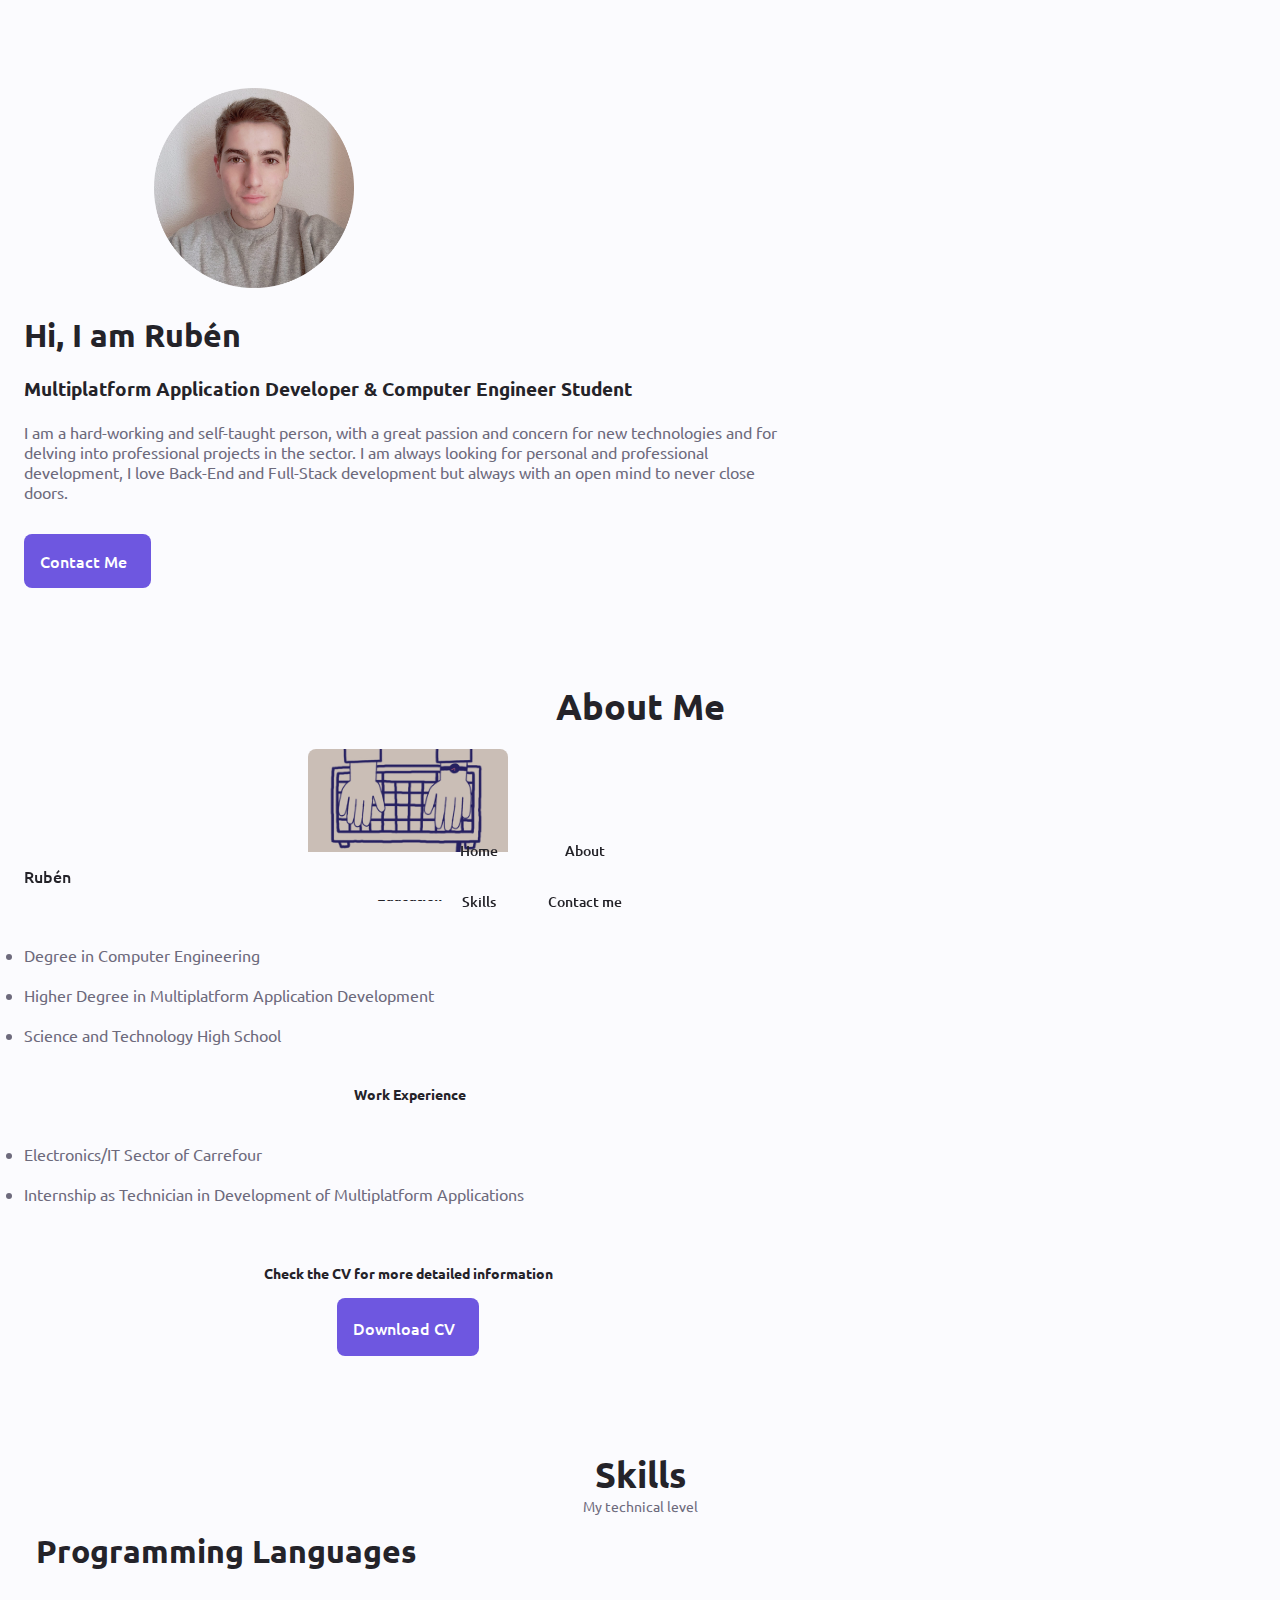
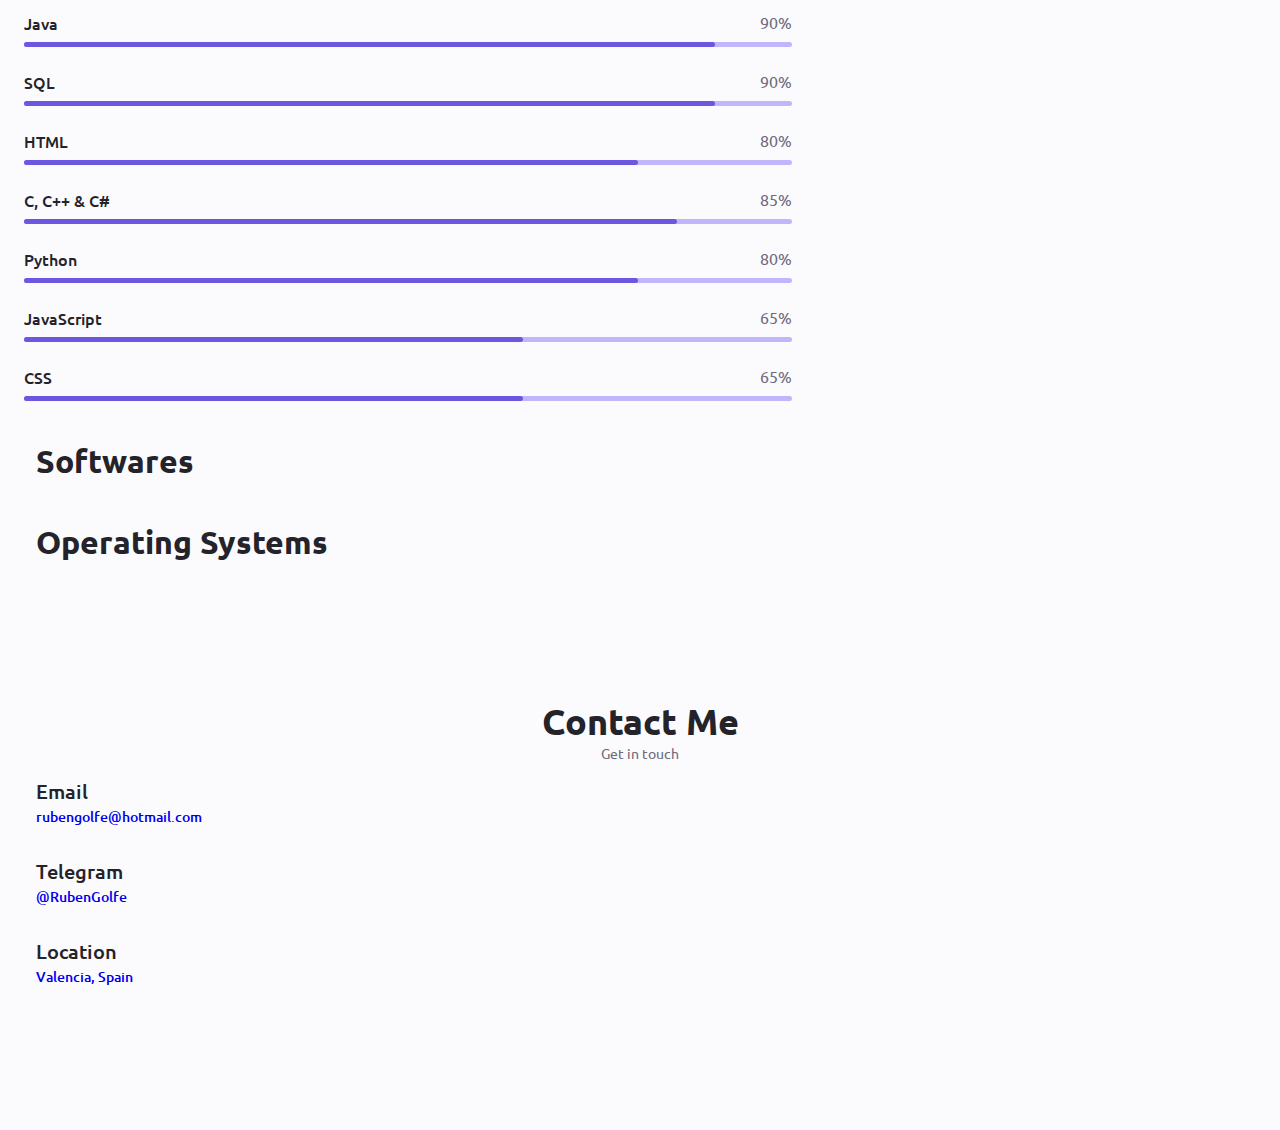
==== index.html @ ab215220 "About, skills and contact me" ====
<!DOCTYPE html>
    <html lang="en">
    <head>
        <!--========================= CSS ==========================-->
        <link rel="stylesheet" href="assets/css/styles.css">
        
        <!--========================= UNICONS ==========================-->
        <link rel="stylesheet" href="https://unicons.iconscout.com/release/v4.0.0/css/line.css">


    </head>
    <body>
        <!--========================= HEADER ==========================-->
        <header class="header" id="header">
            <nav class="nav container">
                <a href="#" class="nav__logo">Rubén</a>

                <div class="nav__menu" id="nav-menu">
                    <ul class="nav__list grid">
                        <li class="nav__item">
                            <a href="#home" class="nav__link">
                                <i class="uil uil-estate nav__icon"></i> Home
                            </a>
                        </li>
                        <li class="nav__item">
                            <a href="#about" class="nav__link">
                                <i class="uil uil-user nav__icon"></i> About
                            </a>
                        </li>
                        <li class="nav__item">
                            <a href="#skills" class="nav__link">
                                <i class="uil uil-file-info-alt nav__icon"></i> Skills
                            </a>
                        </li>
                        <li class="nav__item">
                            <a href="#contact" class="nav__link">
                                <i class="uil uil-envelope-add nav__icon"></i> Contact me
                            </a>
                        </li>
                    </ul>
                    <i class="uil uil-times nav__close" id="nav-close"></i>
                </div>

                <div class="nav__btns">
                    <div class="nav__toggle" id="nav-toggle">
                        <i class="uil uil-apps"></i>
                    </div>
                </div>
            </nav>
        </header>

        <!--========================= MAIN ==========================-->
        <main class="main">
            <!--========================= HOME ==========================-->
            <section class="home section" id="home">
                <div class="home__container container grid">
                    <div class="home__content grid">
                        <div class="home__social">
                            <a href="https://www.linkedin.com/in/rubngolfe98" target="_blank" class="home__social-icon">
                                <i class="uil uil-linkedin"></i>
                            </a>
                            <a href="https://github.com/RubenGolfe98" target="_blank" class="home__social-icon">
                                <i class="uil uil-github"></i>
                            </a>
                        </div>

                        <div class="home__img">
                            <svg class="home__blob" viewBox="0 0 200 200" xmlns="http://www.w3.org/2000/svg">
                                <path fill="#8A3FFC" d="M34.9,-52.2C39.3,-44.9,32.8,-26.7,37.9,-12.1C43,2.6,59.8,13.7,58.4,19.3C57,24.8,37.4,24.7,24.7,31C11.9,37.3,6,50,0.1,49.9C-5.8,49.8,-11.7,37,-25.1,30.9C-38.5,24.8,-59.6,25.5,-66.5,18.3C-73.5,11.1,-66.4,-4.1,-56.5,-13.5C-46.7,-22.8,-34.3,-26.4,-24.4,-31.9C-14.5,-37.4,-7.3,-44.7,4,-50.2C15.3,-55.8,30.6,-59.4,34.9,-52.2Z" transform="translate(100 100)" />
                                <image class="home__blob-img" xlink:href="assets/img/fotoWeb.png"/>
                            </svg>
                        </div>
                        
                        <div class="home__data">
                            <h1 class="home__title">Hi, I am Rubén</h1><br>
                            <h3 class="home_subtitle">Multiplatform Application Developer & Computer Engineer Student</h3><br>
                            <p class="home__description">I am a hard-working and self-taught person, with a great
                                passion and concern for new technologies and for delving
                                into professional projects in the sector.
                                I am always looking for personal and professional
                                development, I love Back-End and Full-Stack development
                                but always with an open mind to never close doors.</p>
                            <a href="#contact" class="button button--flex">
                                Contact Me <i class="uil uil-message button__icon"></i>
                            </a>
                        </div>
                    </div>

                </div>
            </section>

            <!--========================= ABOUT ==========================-->
            <section class="about section" id="about">
                <h2 class="section__title">About Me</h2><br>
                <div class="about__container container grid">
                    <img src="assets/img/typing.gif" alt="" class="about__img">

                    <div class="about__data">
                        <h3><span class="section__subtitle"><i class="uil uil-book-alt">&nbsp;Education</i></span></h3>
                        <p class="about__description">
                            <ul>
                                <li type="disc">Degree in Computer Engineering</li><br>
                                <li type="disc">Higher Degree in Multiplatform Application Development</li><br>
                                <li type="disc">Science and Technology High School</li><br>
                            </ul>
                        </p>
                        <br>
                        <h3><span class="section__subtitle"><i class="uil uil-keyboard"></i>&nbsp;Work Experience</i></span></h3>
                        <p class="about__description">
                            <ul>
                                <li type="disc">Electronics/IT Sector of Carrefour</li><br>
                                <li type="disc">Internship as Technician in Development of Multiplatform Applications</li><br>
                            </ul>
                        </p>

                        <br><br><h3><span class="section__subtitle">Check the CV for more detailed information</span></h3>
                        <dic class="about__buttons">
                            <a download="" href="assets/pdf/CV English(3ºUPV).pdf" class="button button-flex">
                                Download CV<i class="uil uil-file-download-alt button__icon"></i>
                            </a>
                        </dic>
                    </div>
                </div>
            </section>

            <!--========================= SKILLS ==========================-->
            <section class="skills section" id="skills">
                <h2 class="section__title">Skills</h2>
                <span class="section__subtitle">My technical level</span>

                <div class="skills__container container grid">
                    <div>
                        <!--============= PROGRAMMING LANGUAGES ===============-->
                        <div class="skills__content skills__open">
                            <div class="skills__header">
                                <i class="uil uil-brackets-curly skills__icon"></i>

                                <div>
                                    <h1 class="skills_title">Programming Languages</h1>
                                </div>

                                <i class="uil uil-angle-down skills__arrow"></i>
                            </div>

                            <div class="skills__list grid">
                                <div class="skills__data">
                                    <div class="skills__titles">
                                        <h3 class="skills__name">Java</h3>
                                        <span class="skills__number">90%</span>
                                    </div>
                                    <div class="skills__bar">
                                        <span class="skills__percentage skills__java"></span>
                                    </div>
                                </div>

                                <div class="skills__data">
                                    <div class="skills__titles">
                                        <h3 class="skills__name">SQL</h3>
                                        <span class="skills__number">90%</span>
                                    </div>
                                    <div class="skills__bar">
                                        <span class="skills__percentage skills__sql"></span>
                                    </div>
                                </div>

                                <div class="skills__data">
                                    <div class="skills__titles">
                                        <h3 class="skills__name">HTML</h3>
                                        <span class="skills__number">80%</span>
                                    </div>
                                    <div class="skills__bar">
                                        <span class="skills__percentage skills__html"></span>
                                    </div>
                                </div>

                                <div class="skills__data">
                                    <div class="skills__titles">
                                        <h3 class="skills__name">C, C++ & C#</h3>
                                        <span class="skills__number">85%</span>
                                    </div>
                                    <div class="skills__bar">
                                        <span class="skills__percentage skills__c"></span>
                                    </div>
                                </div>

                                <div class="skills__data">
                                    <div class="skills__titles">
                                        <h3 class="skills__name">Python</h3>
                                        <span class="skills__number">80%</span>
                                    </div>
                                    <div class="skills__bar">
                                        <span class="skills__percentage skills__python"></span>
                                    </div>
                                </div>

                                <div class="skills__data">
                                    <div class="skills__titles">
                                        <h3 class="skills__name">JavaScript</h3>
                                        <span class="skills__number">65%</span>
                                    </div>
                                    <div class="skills__bar">
                                        <span class="skills__percentage skills__js"></span>
                                    </div>
                                </div>

                                <div class="skills__data">
                                    <div class="skills__titles">
                                        <h3 class="skills__name">CSS</h3>
                                        <span class="skills__number">65%</span>
                                    </div>
                                    <div class="skills__bar">
                                        <span class="skills__percentage skills__css"></span>
                                    </div>
                                </div>
                            </div>
                        </div>

                        <!--============= SOFTWARES ===============-->
                        <div class="skills__content skills__close">
                            <div class="skills__header">
                                <i class="uil uil-atom skills__icon"></i>

                                <div>
                                    <h1 class="skills_title">Softwares</h1>
                                </div>

                                <i class="uil uil-angle-down skills__arrow"></i>
                            </div>

                            <div class="skills__list grid">
                                <div class="skills__data">
                                    <div class="skills__titles">
                                        <h3 class="skills__name">Git</h3>
                                        <span class="skills__number">80%</span>
                                    </div>
                                    <div class="skills__bar">
                                        <span class="skills__percentage skills__git"></span>
                                    </div>
                                </div>

                                <div class="skills__data">
                                    <div class="skills__titles">
                                        <h3 class="skills__name">Netbeans</h3>
                                        <span class="skills__number">95%</span>
                                    </div>
                                    <div class="skills__bar">
                                        <span class="skills__percentage skills__netbeans"></span>
                                    </div>
                                </div>

                                <div class="skills__data">
                                    <div class="skills__titles">
                                        <h3 class="skills__name">Visual Studio</h3>
                                        <span class="skills__number">85%</span>
                                    </div>
                                    <div class="skills__bar">
                                        <span class="skills__percentage skills__vs"></span>
                                    </div>
                                </div>

                                <div class="skills__data">
                                    <div class="skills__titles">
                                        <h3 class="skills__name">Firebase</h3>
                                        <span class="skills__number">70%</span>
                                    </div>
                                    <div class="skills__bar">
                                        <span class="skills__percentage skills__firebase"></span>
                                    </div>
                                </div>

                            </div>


                        </div>

                        <!--============= OPERATING SYSTEMS ===============-->
                        <div class="skills__content skills__close">
                            <div class="skills__header">
                                <i class="uil uil-desktop skills__icon"></i>

                                <div>
                                    <h1 class="skills_title">Operating Systems</h1>
                                </div>

                                <i class="uil uil-angle-down skills__arrow"></i>
                            </div>

                            <div class="skills__list grid">
                                <div class="skills__data">
                                    <div class="skills__titles">
                                        <h3 class="skills__name">Windows</h3>
                                        <span class="skills__number">95%</span>
                                    </div>
                                    <div class="skills__bar">
                                        <span class="skills__percentage skills__w"></span>
                                    </div>
                                </div>

                                <div class="skills__data">
                                    <div class="skills__titles">
                                        <h3 class="skills__name">Ubuntu & Fedora</h3>
                                        <span class="skills__number">80%</span>
                                    </div>
                                    <div class="skills__bar">
                                        <span class="skills__percentage skills__uf"></span>
                                    </div>
                                </div>

                                <div class="skills__data">
                                    <div class="skills__titles">
                                        <h3 class="skills__name">Mac OS</h3>
                                        <span class="skills__number">70%</span>
                                    </div>
                                    <div class="skills__bar">
                                        <span class="skills__percentage skills__mac"></span>
                                    </div>
                                </div>
                            </div>
                        </div>
                    </div>
                </div>
            </section>

            <!--========================= CONTACT ME ==========================-->
            <section class="contact section" id="contact">
                <h2 class="section__title">Contact Me</h2>
                <span class="section__subtitle">Get in touch</span>

                <div class="contact__container container grid">
                    <div>
                        <div class="contact__information">
                            <i class="uil uil-envelope-edit contact__icon"></i>

                            <div>
                                <h3 class="contact__title">Email</h3>
                                <span class="contact__subtitle">
                                    <a href="mailto:rubengolfe@hotmail.com" class="contact__links">rubengolfe@hotmail.com</a>
                                </span>
                            </div>
                        </div>

                        <div class="contact__information">
                            <i class="uil uil-telegram contact__icon"></i>

                            <div>
                                <h3 class="contact__title">Telegram</h3>
                                <span class="contact__subtitle">
                                    <a href="https://t.me/RubenGolfe" class="contact__links">@RubenGolfe</a>
                                </span>
                            </div>
                        </div>

                        <div class="contact__information">
                            <i class="uil uil-location-point contact__icon"></i>

                            <div>
                                <h3 class="contact__title">Location</h3>
                                <span class="contact__subtitle">
                                    <a href="https://goo.gl/maps/EnsSP9U4txWxpCNm8" class="contact__links">Valencia, Spain</a>
                                </span>
                            </div>
                        </div>
                    </div>
                </div>
            </section>
        </main>

        <!--========================= MAIN JS ==========================-->
        <script src="assets/js/main.js"></script>
    </body>
</html>
---- assets/css/styles.css ----
/*============================= GOOGLE FONTS ==================================*/
@import url('https://fonts.googleapis.com/css2?family=Ubuntu:wght@400;500;700&display=swap');

/*============================= CSS VARIABLES ==================================*/
:root{
    --header-height: 3rem;
    /*=============== COLORS =================*/
    --hue-color: 250;

    --first-color: hsl(var(--hue-color), 69%, 61%);
    --first-color-second: hsl(var(--hue-color), 69%, 61%);
    --first-color-alt: hsl(var(--hue-color), 57%, 53%);
    --first-color-lighter: hsl(var(--hue-color), 92%, 85%);
    --title-color: hsl(var(--hue-color), 8%, 15%);
    --text-color: hsl(var(--hue-color), 8%, 45%);
    --text-color-light: hsl(var(--hue-color), 8%, 65%);
    --input-color: hsl(var(--hue-color), 70%, 96%);
    --body-color: hsl(var(--hue-color), 60%, 99%);
    --container-color: #FFF;

    /*=============== FONT & TYPOGRAPHY =================*/
    --body-font: 'Ubuntu', sans-serif;

    --big-font-size: 2rem;
    --h1-font-size: 1.5rem;
    --h2-font-size: 1.25rem;
    --h3-font-size: 1.125rem;
    --normal-font-size: .938rem;
    --small-font-size: .813rem;
    --smaller-font-size: .75rem;

    --font-medium: 500;
    --font-bold: 600;

    /*=============== BOTTOM MARGINS =================*/
    --mb-0-25: .25rem;
    --mb-0-5: .5rem;
    --mb-0-75: .75rem;
    --mb-1: 1rem;
    --mb-1-5: 1.5rem;
    --mb-2: 2rem;
    --mb-2-5: 2.5rem;
    --mb-3: 3rem;

    --z-tooltip: 10;
    --z-fixed: 100;
    --z-modal: 1000;
}

/* FONT SIZE FOR LARGE DEVICES */
@media screen and (min-width: 960px){
    :root{
        --big-font-size: 3rem;
        --h1-font-size: 2.25rem;
        --h2-font-size: 1.5rem;
        --h3-font-size: 1.25rem;
        --normal-font-size: 1rem;
        --small-font-size: .875rem;
        --smaller-font-size: .813rem;
    }
}

/*============================= BASE ==================================*/
*{
    box-sizing: border-box;
    padding: 0;
    margin: 0;
}

html{
    scroll-behavior: smooth;
}

body{
    margin: 0 0 var(--header-height) 0;
    font-family: var(--body-font);
    font-size: var(--normal-font-size);
    background-color: var(--body-color);
    color: var(--text-color);
}

h1,h2,h3,h4{
    color: var(--title-color);
    font-weight: var(--font-bold);
}

ul{
    list-style: none;
}

a{
    text-decoration: none;
}

img{
    max-width: 100%;
    height: auto;
}

/*============================= REUSABLE CSS CLASSES ==================================*/
.section{
    padding: 2rem 0 4rem;
}

.section__title{
    font-size: var(--h1-font-size);
}

.section__subtitle{
    display: block;
    font-size: var(--small-font-size);
    margin-bottom: var(--mb-1);
}

.section__title,
.section__subtitle{
    text-align: center;
}

/*============================= LAYOUT ==================================*/
.container{
    max-width: 768px;
    margin-left: var(--mb-1-5);
    margin-right: var(--mb-1-5);
}

.grid{
    display: grid;
    gap: 1.5rem;
}

.header{
    width: 100%;
    position: fixed;
    bottom: 0;
    left: 0;
    z-index: var(--z-fixed);
    background-color: var(--body-color);
}

/*============================= NAV ==================================*/
.nav{
    max-width: 968px;
    height: var(--header-height);
    display: flex;
    justify-content: space-between;
    align-items: center;
}

.nav__logo,
.nav__toggle{
    color: var(--title-color);
    font-weight: var(--font-medium);
}

.nav__logo:hover{
    color: var(--first-color);
}

.nav__toggle{
    font-size: 1.1rem;
    cursor: pointer;
}

.nav__toggle{
    color: var(--first-color);
}

@media screen and (max-width: 767px){
    .nav__menu{
        position: fixed;
        bottom: -100%;
        left: 0;
        width: 100%;
        background-color: var(--body-color);
        padding: 2rem 1.5rem 4rem;
        box-shadow: 0 -1px 4px rgba(0, 0, 0, .15);
        border-radius: 1.5rem 1.5rem 0 0;
        transition: .3s;
    }
}

.nav__list{
    grid-template-columns: repeat(2, 1fr);
    gap: 2rem;
}

.nav__link{
    display: flex;
    flex-direction: column;
    align-items: center;
    font-size: var(--small-font-size);
    color: var(--title-color);
    font-weight: var(--font-medium);
}

.nav__link:hover{
    color: var(--first-color);
}

.nav__icon{
    font-size: 1.2rem;
}

.nav__close{
    position: absolute;
    right: 1.3rem;
    bottom: .5rem;
    font-size: 1.5rem;
    cursor: pointer;
    color: var(--first-color);
}

.nav__close:hover{
    color: var(--first-color-alt);
}

/* show menu */
.show-menu{
    bottom: 0;
}

/*============================= HOME ==================================*/
.home__container{
    gap: 1rem;
}

.home__content{
    grid-template-columns: .5fr 3fr;
    padding-top: 3.5rem;
    align-items: center;
}

.home__social{
    display: grid;
    grid-template-columns: max-content;
    row-gap: 1rem;
}

.home__social-icon{
    font-size: 1.25rem;
    color: var(--first-color);
}

.home__social-icon:hover{
    color: var(--first-color-alt);
}

.home__blob{
    width: 200px;
    fill: var(--first-color);
}

.home__blob-img{
    width: 200px;
}

.home__data{
    grid-column: 1/3;
}

.hom__title{
    font-size: var(--big-font-size);
}

.home__subtitle{
    font-size: var(--h3-font-size);
    color: var(--text-color);
    font-weight: var(--font-medium);
    margin-bottom: var(--mb-0-75);
}

.home__description{
    margin-bottom: var(--mb-2);
}

/*================= BUTTONS =====================*/
.button{
    display: inline-block;
    background-color: var(--first-color);
    color: #FFF;
    padding: 1rem;
    border-radius: .5rem;
    font-weight: var(--font-medium);
}

.button:hover{
    background-color: var(--first-color-alt);
}

.button__icon{
    font-size: 1.25rem;
    margin-left: var(--mb-0-5);
    transition: .3s;
}

.button--flex{
    display: inline-flex;
    align-items: center;
}

/*============================= ABOUT ==================================*/
.about__img{
    width: 200px;
    border-radius: .5rem;
    justify-self: center;
    align-self: center;
}

.about__description{
    text-align: center;
    margin-bottom: var(--mb-2-5);
}

.about__buttons{
    display: flex;
    justify-content: center;
}

/*============================= SKILLS ==================================*/
.skills__container{
    row-gap: 0;
}

.skills__header{
    display: flex;
    align-items: center;
    margin-bottom: var(--mb-2-5);
    cursor: pointer;
}

.skills__icon,
.skills__arrow{
    font-size: 2rem;
    color: var(--first-color);
}

.skills__icon{
    margin-right: var(--mb-0-75);
}

.skills__title{
    font-size: var(--h3-font-size);
}

.skills__subtitle{
    font-size: var(--small-font-size);
    color: var(--text-color-light);
}

.skills__arrow{
    margin-left: auto;
    transition: .4s ;
}

.skills__titles{
    display: flex;
    justify-content: space-between;
    margin-bottom: var(--mb-0-5);
}

.skills__name{
    font-size: var(--normal-font-size);
    font-weight: var(--font-medium);
}

.skills__bar,
.skills__percentage{
    height: 5px;
    border-radius: .25rem;
}

.skills__bar{
    background-color: var(--first-color-lighter);
}

.skills__percentage{
    display: block;
    background-color: var(--first-color);
}

.skills__java{
    width: 90%;
}
.skills__sql{
    width: 90%;
}
.skills__html{
    width: 80%;
}
.skills__c{
    width: 85%;
}
.skills__python{
    width: 80%;
}
.skills__js{
    width: 65%;
}
.skills__css{
    width: 65%;
}
/*----------------*/
.skills__git{
    width: 80%;
}
.skills__netbeans{
    width: 95%;
}
.skills__vs{
    width: 85%;
}
.skills__firebase{
    width: 70%;
}
/*----------------*/
.skills__w{
    width: 95%;
}
.skills__uf{
    width: 80%;
}
.skills__mac{
    width: 70%;
}

.skills__close .skills__list{
    height: 0;
    overflow: hidden;
}

.skills__open .skills__list{
    height: max-content;
    margin-bottom: var(--mb-2-5);
}

.skills__open .skills__arrow{
    transform: rotate(-180deg);
}

/*============================= CONTACT ME ==================================*/
.contact__links{
    color: var(--);
    font-weight: var(--font-medium);
}

.contact__links:hover{
    color: var(--first-color);
}

.contact__container{
    row-gap: 3rem;
}

.contact__information{
    display: flex;
    margin-bottom: var(--mb-2);
}

.contact__icon{
    font-size: 2rem;
    color: var(--first-color);
    margin-right: var(--mb-0-75);
}

.contact__title{
    font-size: var(--h3-font-size);
    font-weight: var(--font-medium);
}

.contact__subtitle{
    font-size: var(--small-font-size);
    color: var(--text-color-light);
}
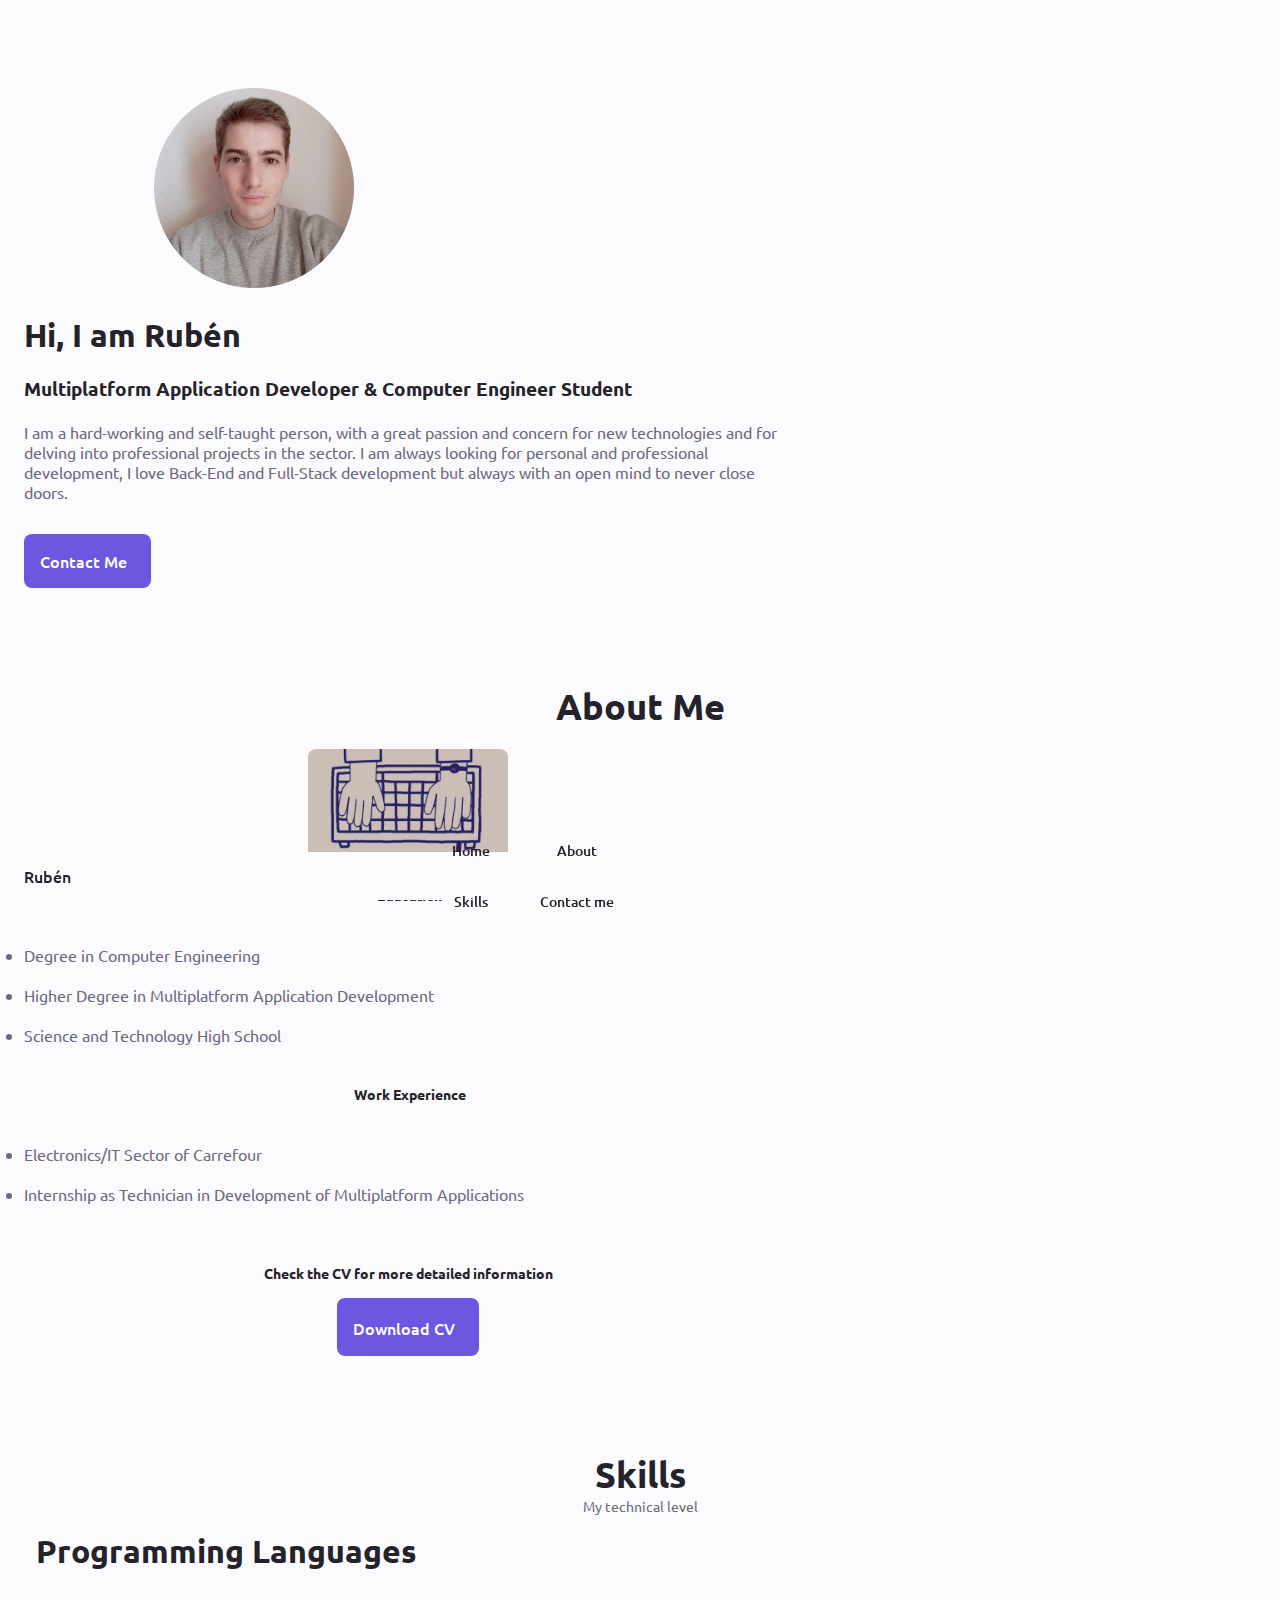
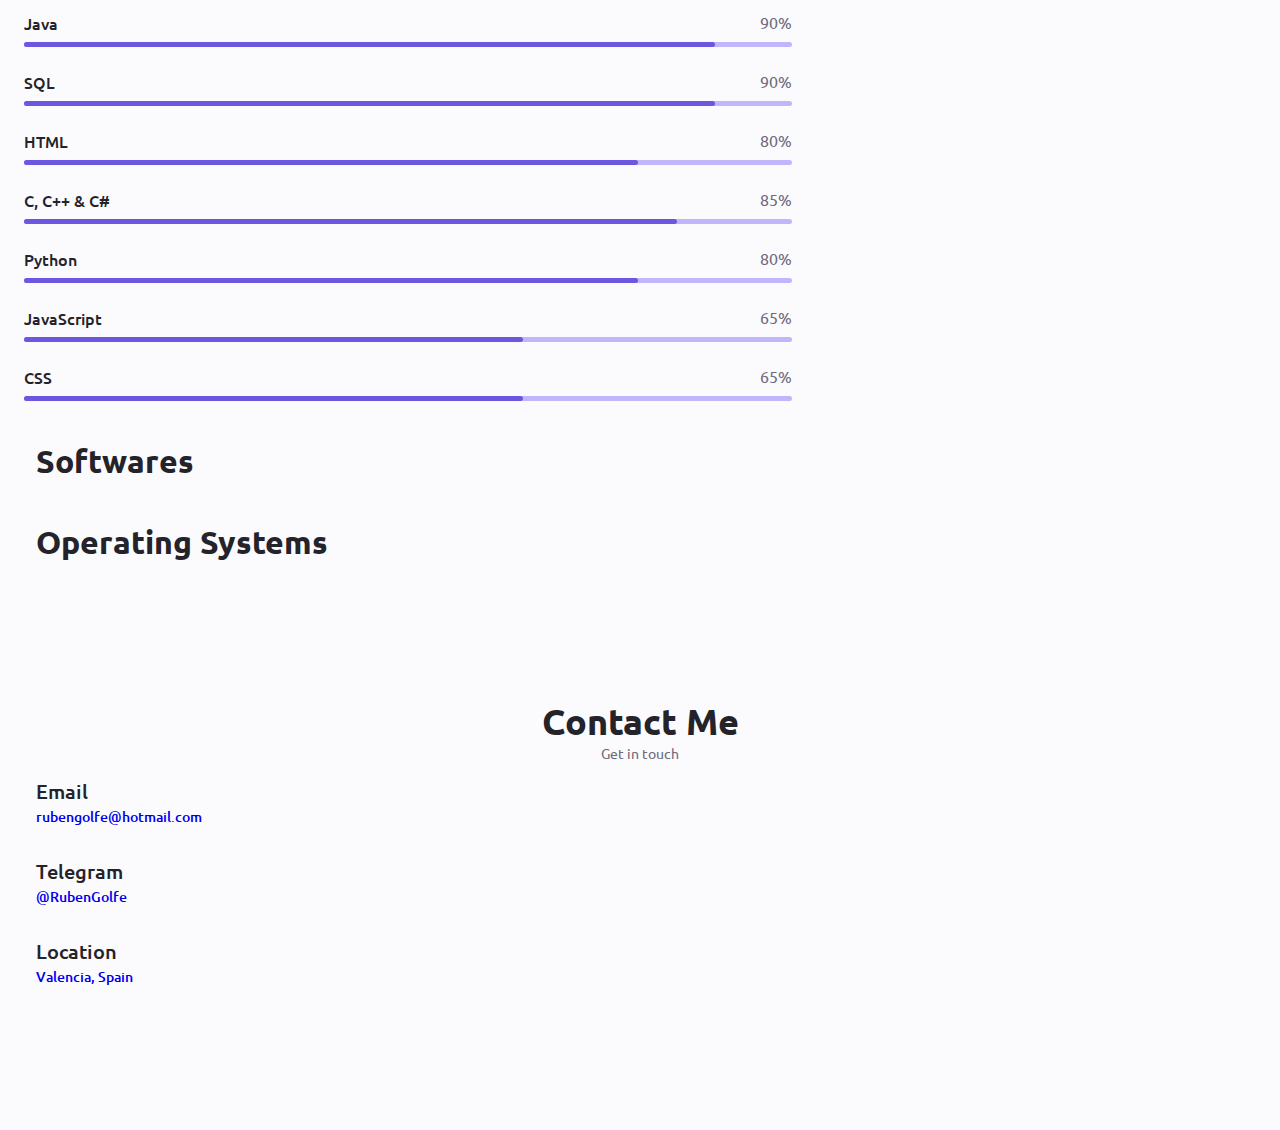
==== commit 315cba18: "Scroll up" ====
--- a/index.html
+++ b/index.html
@@ -42,6 +42,10 @@
                 </div>
 
                 <div class="nav__btns">
+                    <!--========= Theme change button =========-->
+                    <i class="uil uil-moon change-theme" id="theme-button"></i>
+
+
                     <div class="nav__toggle" id="nav-toggle">
                         <i class="uil uil-apps"></i>
                     </div>
@@ -364,6 +368,10 @@
                 </div>
             </section>
         </main>
+        <!--========================= SCROLL TOP ==========================-->
+        <a href="#" class="scrollup" id="scroll-up">
+            <i class="uil uil-arrow-up scrollup__icon"></i>
+        </a>
 
         <!--========================= MAIN JS ==========================-->
         <script src="assets/js/main.js"></script>
--- a/assets/css/styles.css
+++ b/assets/css/styles.css
@@ -58,6 +58,33 @@
         --small-font-size: .875rem;
         --smaller-font-size: .813rem;
     }
+}
+
+/* Variables Dark theme */
+body.dark-theme{
+    --first-color-second: hsl(var(--hue-color), 30%, 8%);
+    --title-color: hsl(var(--hue-color), 8%, 95%);
+    --text-color: hsl(var(--hue-color), 8%, 75%);
+    --input-color: hsl(var(--hue-color), 29%, 16%);
+    --body-color: hsl(var(--hue-color), 28%, 12%);
+    --container-color: hsl(var(--hue-color), 29%, 16%);
+}
+
+/* Button Dark/Light */
+.nav__btns{
+    display: flex;
+    align-items: center;
+}
+
+.change-theme{
+    font-size: 1.25rem;
+    color: var(--title-color);
+    margin-right: var(--mb-1);
+    cursor: pointer;
+}
+
+.change-theme:hover{
+    color: var(--first-color);
 }
 
 /*============================= BASE ==================================*/
@@ -471,4 +498,39 @@
 .contact__subtitle{
     font-size: var(--small-font-size);
     color: var(--text-color-light);
+}
+
+/*============================= SCROLL UP ==================================*/
+.scrollup{
+    position: fixed;
+    right: 1rem;
+    bottom: -20%;
+    background-color: var(--first-color);
+    opacity: .8;
+    padding: 0 .3rem;
+    border-radius: .4rem;
+    z-index: var(--z-tooltip);
+    transition: .4s;
+}
+
+.scrollup:hover{
+    background-color: var(--first-color-alt);
+}
+
+.scrollup__icon{
+    font-size: 1.5rem;
+    color: #FFF;
+}
+
+.show-scroll{
+    bottom: 5rem;
+}
+
+
+/*SMALL DEVICES*/
+@media screen and (max-width: 350px){
+    .container{
+        margin-left: var(--mb-1);
+        margin-right: var(--mb-1);
+    }
 }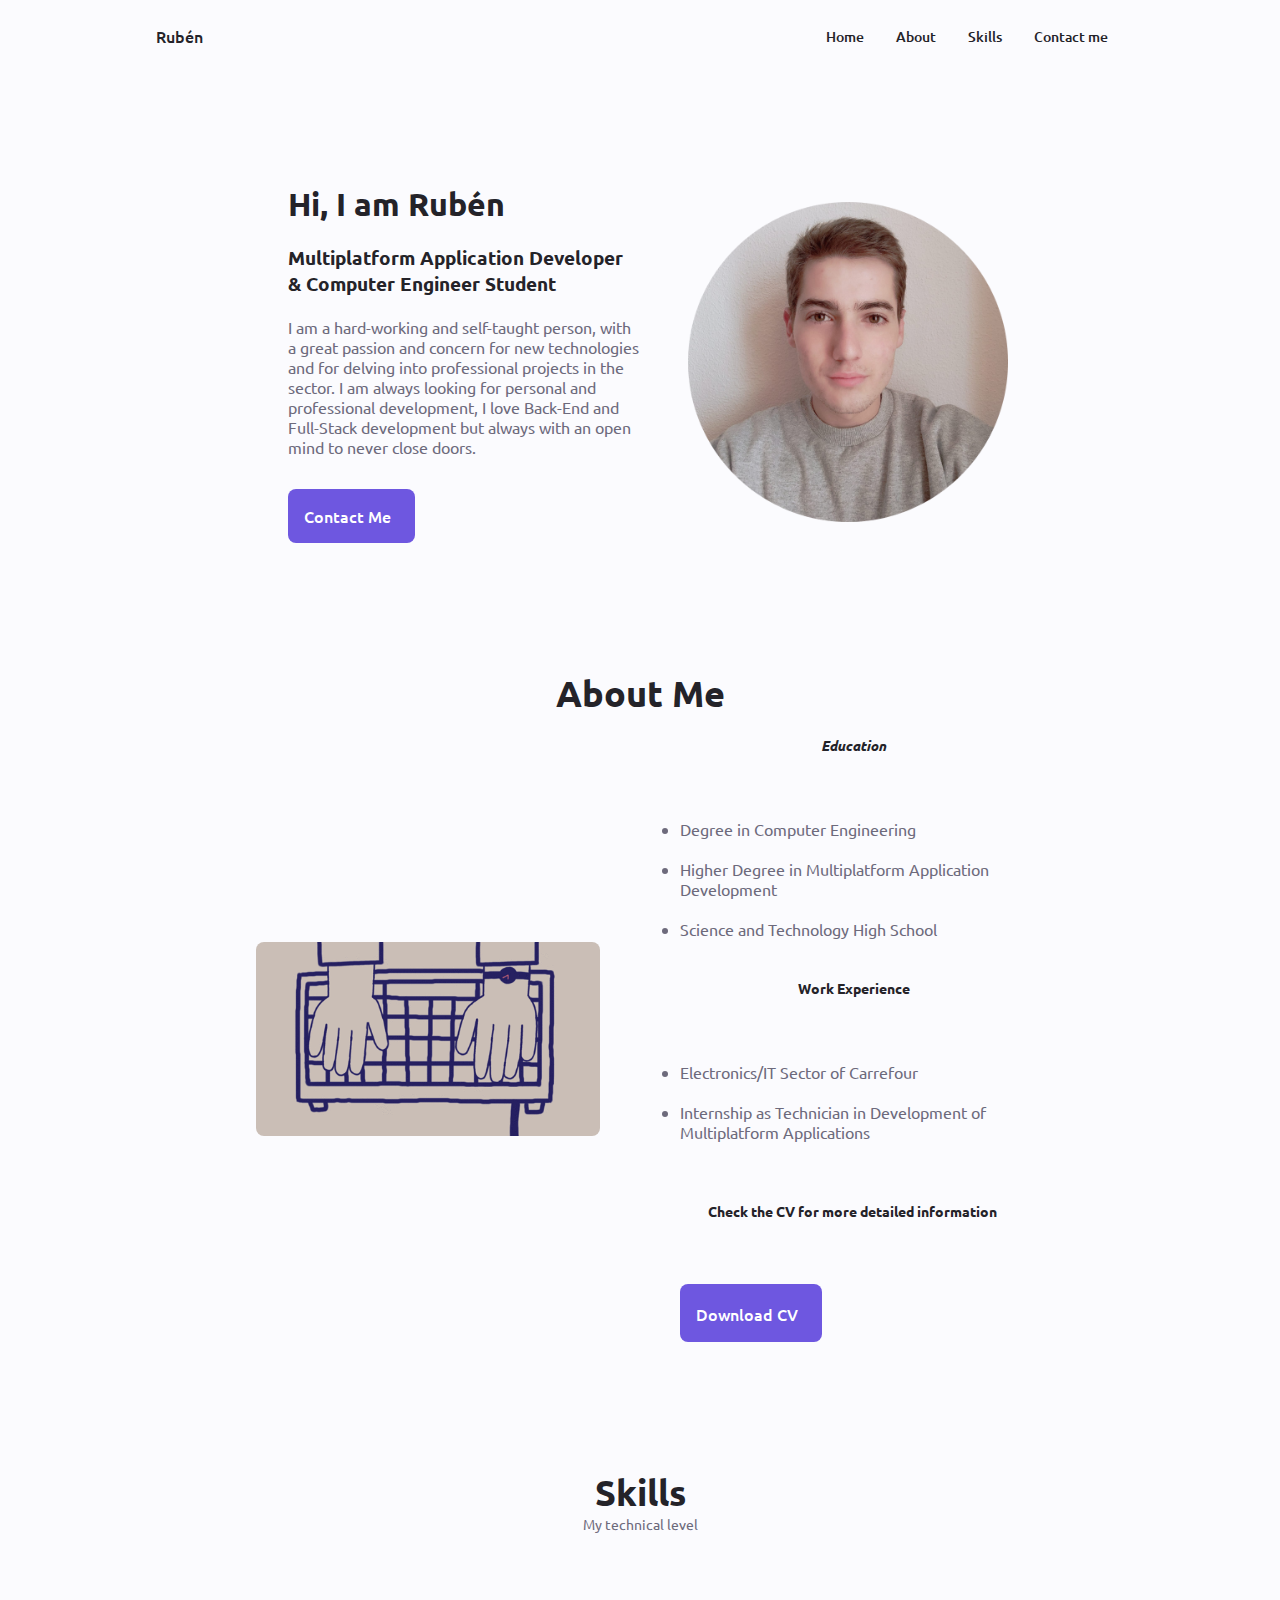
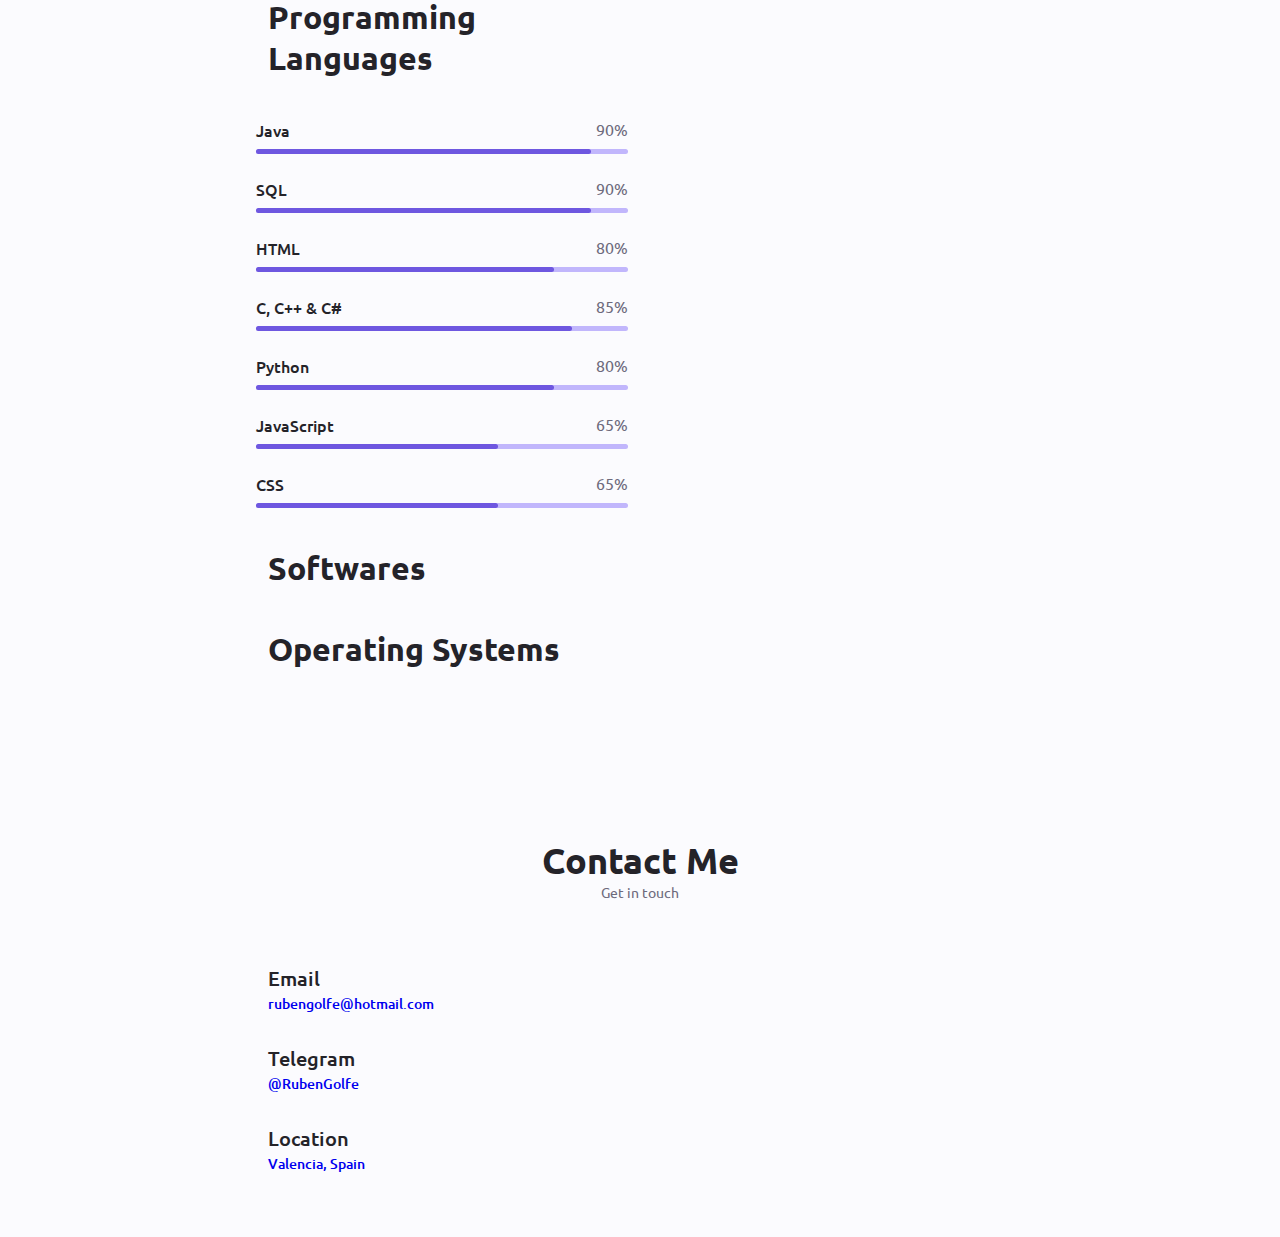
==== commit 4705d824: "https" ====
--- a/index.html
+++ b/index.html
@@ -69,7 +69,7 @@
                         </div>
 
                         <div class="home__img">
-                            <svg class="home__blob" viewBox="0 0 200 200" xmlns="http://www.w3.org/2000/svg">
+                            <svg class="home__blob" viewBox="0 0 200 200">
                                 <path fill="#8A3FFC" d="M34.9,-52.2C39.3,-44.9,32.8,-26.7,37.9,-12.1C43,2.6,59.8,13.7,58.4,19.3C57,24.8,37.4,24.7,24.7,31C11.9,37.3,6,50,0.1,49.9C-5.8,49.8,-11.7,37,-25.1,30.9C-38.5,24.8,-59.6,25.5,-66.5,18.3C-73.5,11.1,-66.4,-4.1,-56.5,-13.5C-46.7,-22.8,-34.3,-26.4,-24.4,-31.9C-14.5,-37.4,-7.3,-44.7,4,-50.2C15.3,-55.8,30.6,-59.4,34.9,-52.2Z" transform="translate(100 100)" />
                                 <image class="home__blob-img" xlink:href="assets/img/fotoWeb.png"/>
                             </svg>
--- a/assets/css/styles.css
+++ b/assets/css/styles.css
@@ -533,4 +533,131 @@
         margin-left: var(--mb-1);
         margin-right: var(--mb-1);
     }
+
+    .nav__menu{
+        padding: 2rem .25rem 4rem;
+    }
+
+    .nav__list{
+        column-gap: 0;
+    }
+
+    .home__content{
+        grid-template-columns: .25fr 3fr;
+    }
+    .home__blob{
+        width: 180px;
+    }
+
+    .skills__title{
+        font-size: var(--normal-font-size);
+    }
+
+}
+
+/*MEDIUM DEVICES*/
+@media screen and (min-width: 568px){
+    .home__content{
+        grid-template-columns: max-content 1fr 1fr;
+    }
+    .home__data{
+        grid-column: initial;
+    }
+    .home__img{
+        order: 1;
+        justify-self: center;
+    }
+
+    .about__container,
+    .skills__container{
+        grid-template-columns: repeat(2, 1fr);
+    }
+}
+
+@media screen and (min-width: 768px){
+    .container{
+        margin-left: auto;
+        margin-right: auto;
+    }
+
+    body{
+        margin: 0;
+    }
+
+    .section{
+        padding: 6rem 0 2rem;
+    }
+    .section__subtitle{
+        margin-bottom: 4rem;
+    }
+
+    .header{
+        top: 0;
+        bottom: initial;
+    }
+
+    .header,
+    .main{
+        padding: 0 1rem;
+    }
+
+    .nav{
+        height: calc(var(--header-height) + 1.5rem);
+        column-gap: 1rem;
+    }
+    .nav__icon,
+    .nav__close,
+    .nav__toggle{
+        display: none;
+    }
+    .nav__list{
+        display: flex;
+        column-gap: 2rem;
+    }
+    .nav__menu{
+        margin-left: auto;
+    }
+    .change-theme{
+        margin: 0;
+    }
+
+    .home__container{
+        row-gap: 5rem;
+    }
+    .home__content{
+        padding-top: 5.5rem;
+        column-gap: 2rem;
+    }
+    .home__blob{
+        width: 270px;
+    }
+    
+    .about__container{
+        column-gap: 5rem;
+    }
+    .about__img{
+        width: 350px;
+    }
+    .about__description{
+        text-align: initial;
+    }
+    .about__buttons{
+        justify-content: initial;
+    }
+}
+
+/*LARGE DEVICES*/
+@media screen and (min-width: 1024px){
+    .header,
+    .main{
+        padding: 0;
+    }
+
+    .home__blob{
+        width: 320px;
+    }
+    .home__social{
+        transform: translateX(-6rem);
+    }
+    
 }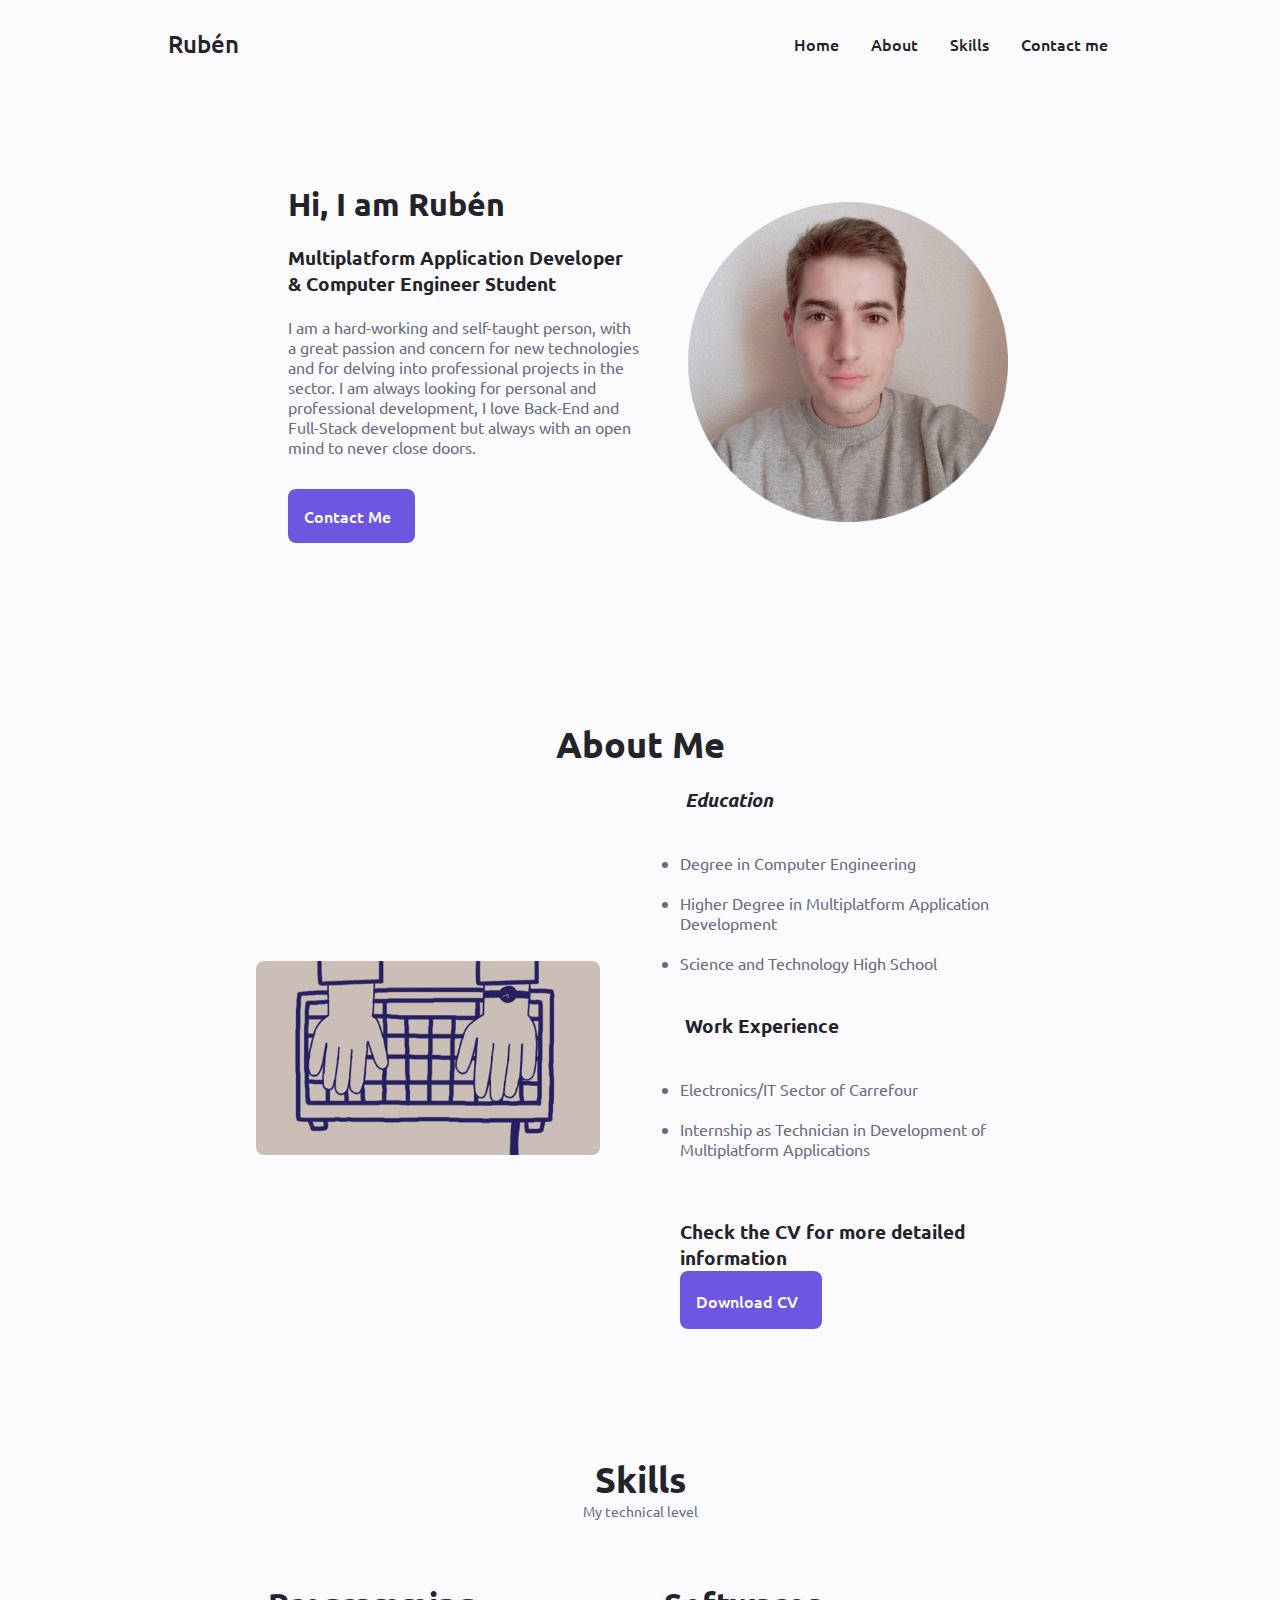
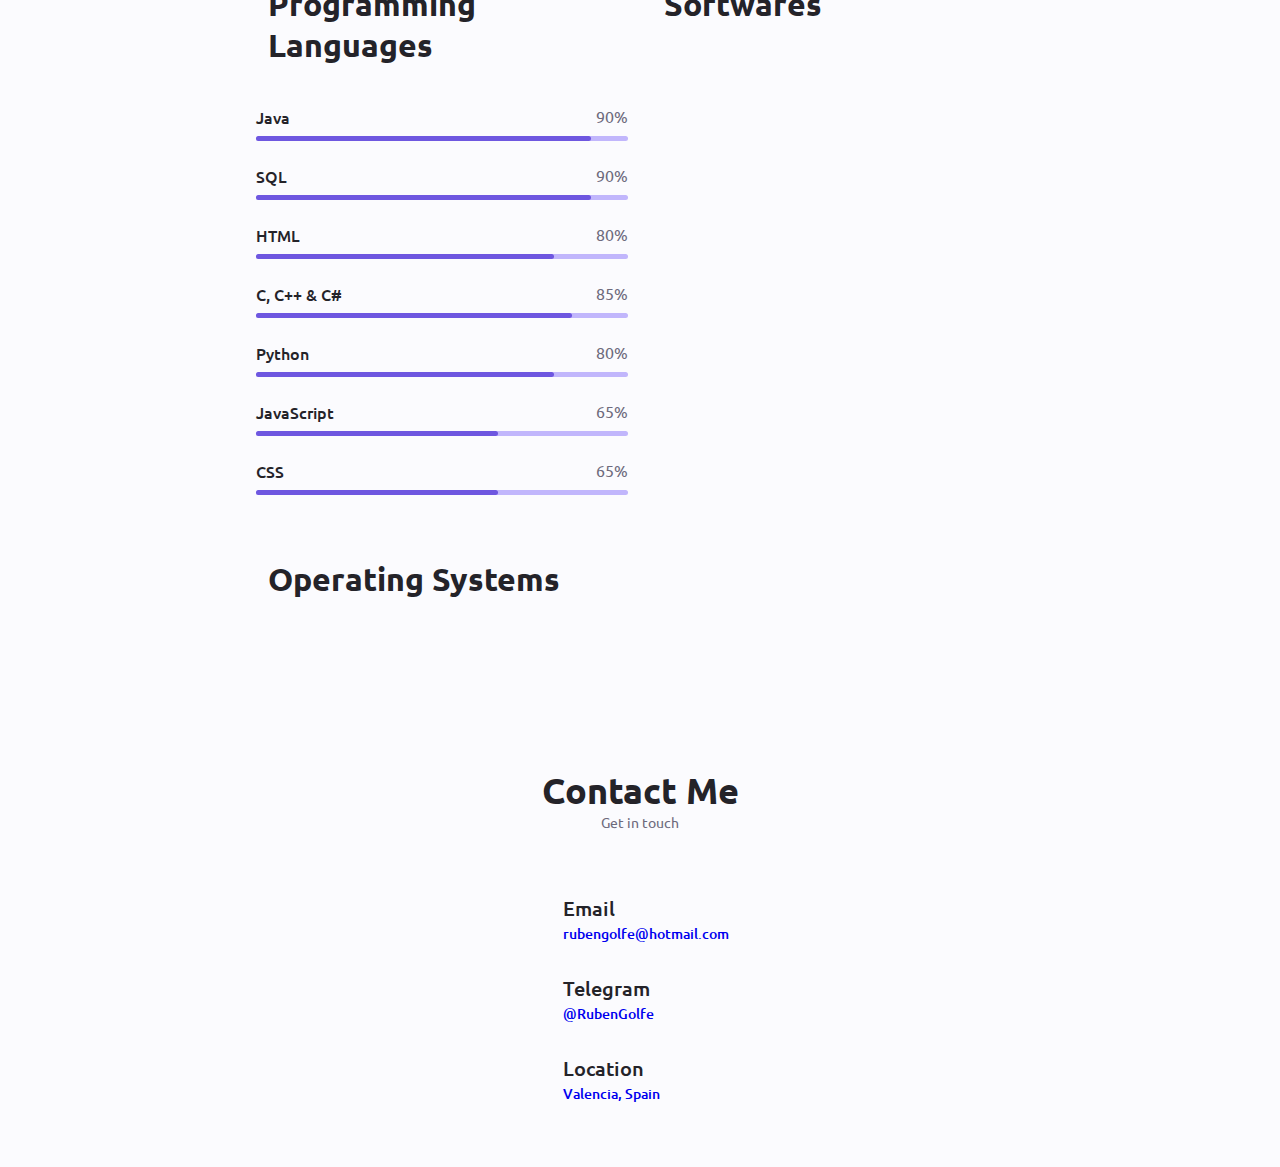
==== commit e050035f: "Down arrow and design problems fixed" ====
--- a/index.html
+++ b/index.html
@@ -13,7 +13,9 @@
         <!--========================= HEADER ==========================-->
         <header class="header" id="header">
             <nav class="nav container">
-                <a href="#" class="nav__logo">Rubén</a>
+                
+                <a href="#" class="nav__logo">
+                    <i class="uil uil-user"></i>&nbsp;&nbsp;Rubén</a>
 
                 <div class="nav__menu" id="nav-menu">
                     <ul class="nav__list grid">
@@ -61,10 +63,10 @@
                     <div class="home__content grid">
                         <div class="home__social">
                             <a href="https://www.linkedin.com/in/rubngolfe98" target="_blank" class="home__social-icon">
-                                <i class="uil uil-linkedin"></i>
+                                <i class="uil uil-linkedin linkedin__icon"></i>
                             </a>
                             <a href="https://github.com/RubenGolfe98" target="_blank" class="home__social-icon">
-                                <i class="uil uil-github"></i>
+                                <i class="uil uil-github github__icon"></i>
                             </a>
                         </div>
 
@@ -89,10 +91,13 @@
                             </a>
                         </div>
                     </div>
-
                 </div>
             </section>
-
+            <div class="home__down-arrow">
+                <a href="#about" class="nav__link">
+                    <i class="uil uil-angle-down d-arrow"></i>
+                </a>
+            </div>
             <!--========================= ABOUT ==========================-->
             <section class="about section" id="about">
                 <h2 class="section__title">About Me</h2><br>
@@ -100,7 +105,7 @@
                     <img src="assets/img/typing.gif" alt="" class="about__img">
 
                     <div class="about__data">
-                        <h3><span class="section__subtitle"><i class="uil uil-book-alt">&nbsp;Education</i></span></h3>
+                        <h3><i class="uil uil-book-alt">&nbsp;Education</i></h3>
                         <p class="about__description">
                             <ul>
                                 <li type="disc">Degree in Computer Engineering</li><br>
@@ -109,7 +114,7 @@
                             </ul>
                         </p>
                         <br>
-                        <h3><span class="section__subtitle"><i class="uil uil-keyboard"></i>&nbsp;Work Experience</i></span></h3>
+                        <h3><i class="uil uil-keyboard"></i>&nbsp;Work Experience</i></h3>
                         <p class="about__description">
                             <ul>
                                 <li type="disc">Electronics/IT Sector of Carrefour</li><br>
@@ -117,7 +122,7 @@
                             </ul>
                         </p>
 
-                        <br><br><h3><span class="section__subtitle">Check the CV for more detailed information</span></h3>
+                        <br><br><h3>Check the CV for more detailed information</h3>
                         <dic class="about__buttons">
                             <a download="" href="assets/pdf/CV English(3ºUPV).pdf" class="button button-flex">
                                 Download CV<i class="uil uil-file-download-alt button__icon"></i>
@@ -133,7 +138,6 @@
                 <span class="section__subtitle">My technical level</span>
 
                 <div class="skills__container container grid">
-                    <div>
                         <!--============= PROGRAMMING LANGUAGES ===============-->
                         <div class="skills__content skills__open">
                             <div class="skills__header">
@@ -321,7 +325,6 @@
                                 </div>
                             </div>
                         </div>
-                    </div>
                 </div>
             </section>
 
@@ -331,38 +334,36 @@
                 <span class="section__subtitle">Get in touch</span>
 
                 <div class="contact__container container grid">
-                    <div>
-                        <div class="contact__information">
-                            <i class="uil uil-envelope-edit contact__icon"></i>
-
-                            <div>
-                                <h3 class="contact__title">Email</h3>
-                                <span class="contact__subtitle">
-                                    <a href="mailto:rubengolfe@hotmail.com" class="contact__links">rubengolfe@hotmail.com</a>
-                                </span>
-                            </div>
-                        </div>
-
-                        <div class="contact__information">
-                            <i class="uil uil-telegram contact__icon"></i>
-
-                            <div>
-                                <h3 class="contact__title">Telegram</h3>
-                                <span class="contact__subtitle">
-                                    <a href="https://t.me/RubenGolfe" class="contact__links">@RubenGolfe</a>
-                                </span>
-                            </div>
-                        </div>
-
-                        <div class="contact__information">
-                            <i class="uil uil-location-point contact__icon"></i>
-
-                            <div>
-                                <h3 class="contact__title">Location</h3>
-                                <span class="contact__subtitle">
-                                    <a href="https://goo.gl/maps/EnsSP9U4txWxpCNm8" class="contact__links">Valencia, Spain</a>
-                                </span>
-                            </div>
+                    <div class="contact__information">
+                        <i class="uil uil-envelope-edit contact__icon"></i>
+                        
+                        <div>
+                            <h3 class="contact__title">Email</h3>
+                            <span class="contact__subtitle">
+                                <a href="mailto:rubengolfe@hotmail.com" class="contact__links">rubengolfe@hotmail.com</a>
+                            </span>
+                        </div>
+                    </div>
+
+                    <div class="contact__information">
+                        <i class="uil uil-telegram contact__icon"></i>
+
+                        <div>
+                            <h3 class="contact__title">Telegram</h3>
+                            <span class="contact__subtitle">
+                                <a href="https://t.me/RubenGolfe" class="contact__links">@RubenGolfe</a>
+                            </span>
+                        </div>
+                    </div>
+
+                    <div class="contact__information">
+                        <i class="uil uil-location-point contact__icon"></i>
+
+                        <div>
+                            <h3 class="contact__title">Location</h3>
+                            <span class="contact__subtitle">
+                                <a href="https://goo.gl/maps/EnsSP9U4txWxpCNm8" class="contact__links">Valencia, Spain</a>
+                            </span>
                         </div>
                     </div>
                 </div>
--- a/assets/css/styles.css
+++ b/assets/css/styles.css
@@ -3,7 +3,7 @@
 
 /*============================= CSS VARIABLES ==================================*/
 :root{
-    --header-height: 3rem;
+    --header-height: 4rem;
     /*=============== COLORS =================*/
     --hue-color: 250;
 
@@ -16,7 +16,7 @@
     --text-color-light: hsl(var(--hue-color), 8%, 65%);
     --input-color: hsl(var(--hue-color), 70%, 96%);
     --body-color: hsl(var(--hue-color), 60%, 99%);
-    --container-color: #FFF;
+    --container-color: rgb(255, 201, 139);
 
     /*=============== FONT & TYPOGRAPHY =================*/
     --body-font: 'Ubuntu', sans-serif;
@@ -41,6 +41,7 @@
     --mb-2: 2rem;
     --mb-2-5: 2.5rem;
     --mb-3: 3rem;
+    --mb-6: 6rem;
 
     --z-tooltip: 10;
     --z-fixed: 100;
@@ -77,7 +78,7 @@
 }
 
 .change-theme{
-    font-size: 1.25rem;
+    font-size: 1.75rem;
     color: var(--title-color);
     margin-right: var(--mb-1);
     cursor: pointer;
@@ -178,6 +179,7 @@
 .nav__toggle{
     color: var(--title-color);
     font-weight: var(--font-medium);
+    font-size: var(--mb-1-5);
 }
 
 .nav__logo:hover{
@@ -216,7 +218,7 @@
     display: flex;
     flex-direction: column;
     align-items: center;
-    font-size: var(--small-font-size);
+    font-size: var(--mb-1);
     color: var(--title-color);
     font-weight: var(--font-medium);
 }
@@ -269,6 +271,14 @@
     color: var(--first-color);
 }
 
+.linkedin__icon{
+    font-size: 3.5rem;
+}
+
+.github__icon{
+    font-size: 3.5rem;
+}
+
 .home__social-icon:hover{
     color: var(--first-color-alt);
 }
@@ -299,6 +309,23 @@
 
 .home__description{
     margin-bottom: var(--mb-2);
+}
+
+/*============== DOWN ARROW =============*/
+.home__down-arrow{
+    margin-top: 4%;
+    margin-bottom: 0;
+    margin-left: 0;
+    margin-right: 0;
+    text-align: center;
+}
+
+.home__down-arrow:hover{
+    color: var(--first-color);
+}
+
+.d-arrow{
+    font-size: var(--mb-6);
 }
 
 /*================= BUTTONS =====================*/
@@ -328,7 +355,7 @@
 
 /*============================= ABOUT ==================================*/
 .about__img{
-    width: 200px;
+    width: 300px;
     border-radius: .5rem;
     justify-self: center;
     align-self: center;
@@ -345,10 +372,6 @@
 }
 
 /*============================= SKILLS ==================================*/
-.skills__container{
-    row-gap: 0;
-}
-
 .skills__header{
     display: flex;
     align-items: center;
@@ -476,11 +499,14 @@
 }
 
 .contact__container{
-    row-gap: 3rem;
+    display: table;
+    row-gap: 0;
+    align-items: center;
 }
 
 .contact__information{
     display: flex;
+    vertical-align: middle;
     margin-bottom: var(--mb-2);
 }
 
@@ -503,7 +529,7 @@
 /*============================= SCROLL UP ==================================*/
 .scrollup{
     position: fixed;
-    right: 1rem;
+    right: 3rem;
     bottom: -20%;
     background-color: var(--first-color);
     opacity: .8;
@@ -518,7 +544,7 @@
 }
 
 .scrollup__icon{
-    font-size: 1.5rem;
+    font-size: 2.5rem;
     color: #FFF;
 }
 
@@ -619,6 +645,7 @@
     }
     .change-theme{
         margin: 0;
+
     }
 
     .home__container{
@@ -631,12 +658,12 @@
     .home__blob{
         width: 270px;
     }
-    
+
     .about__container{
         column-gap: 5rem;
     }
     .about__img{
-        width: 350px;
+        width: 550px;
     }
     .about__description{
         text-align: initial;
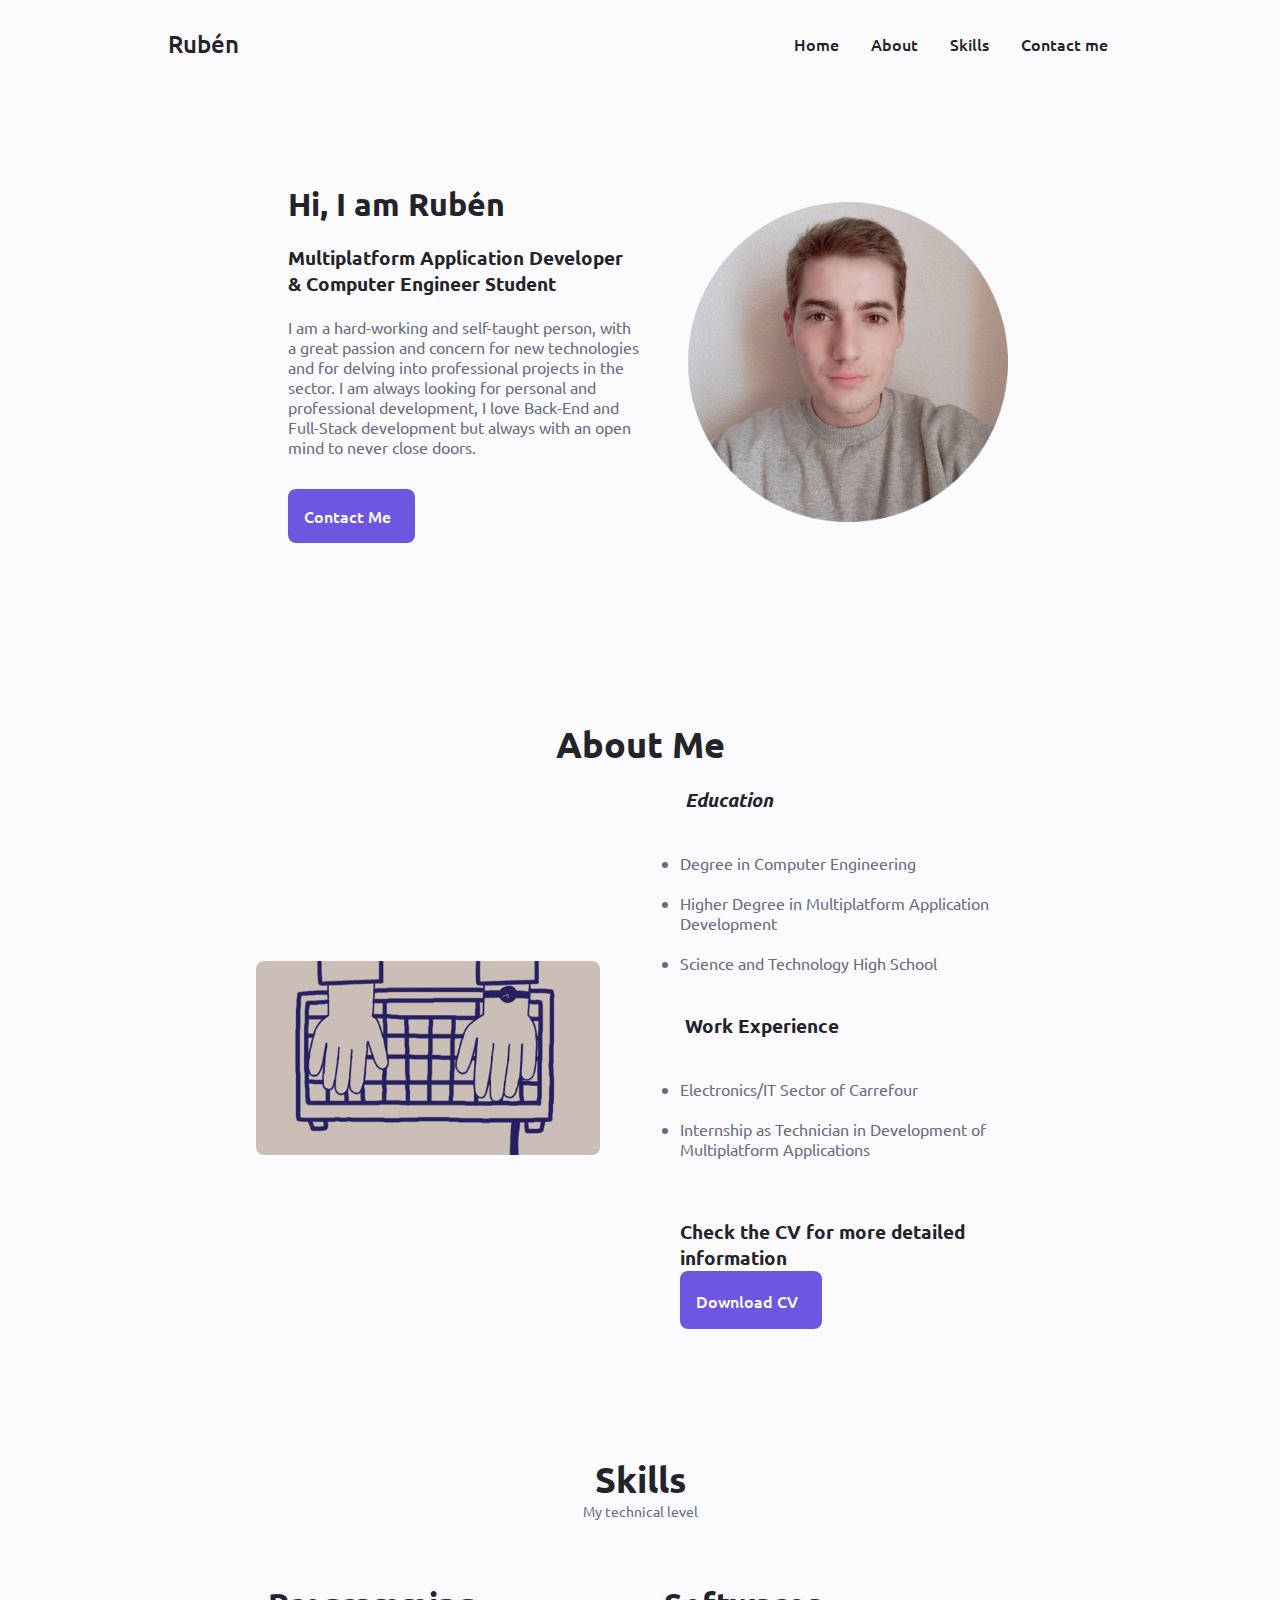
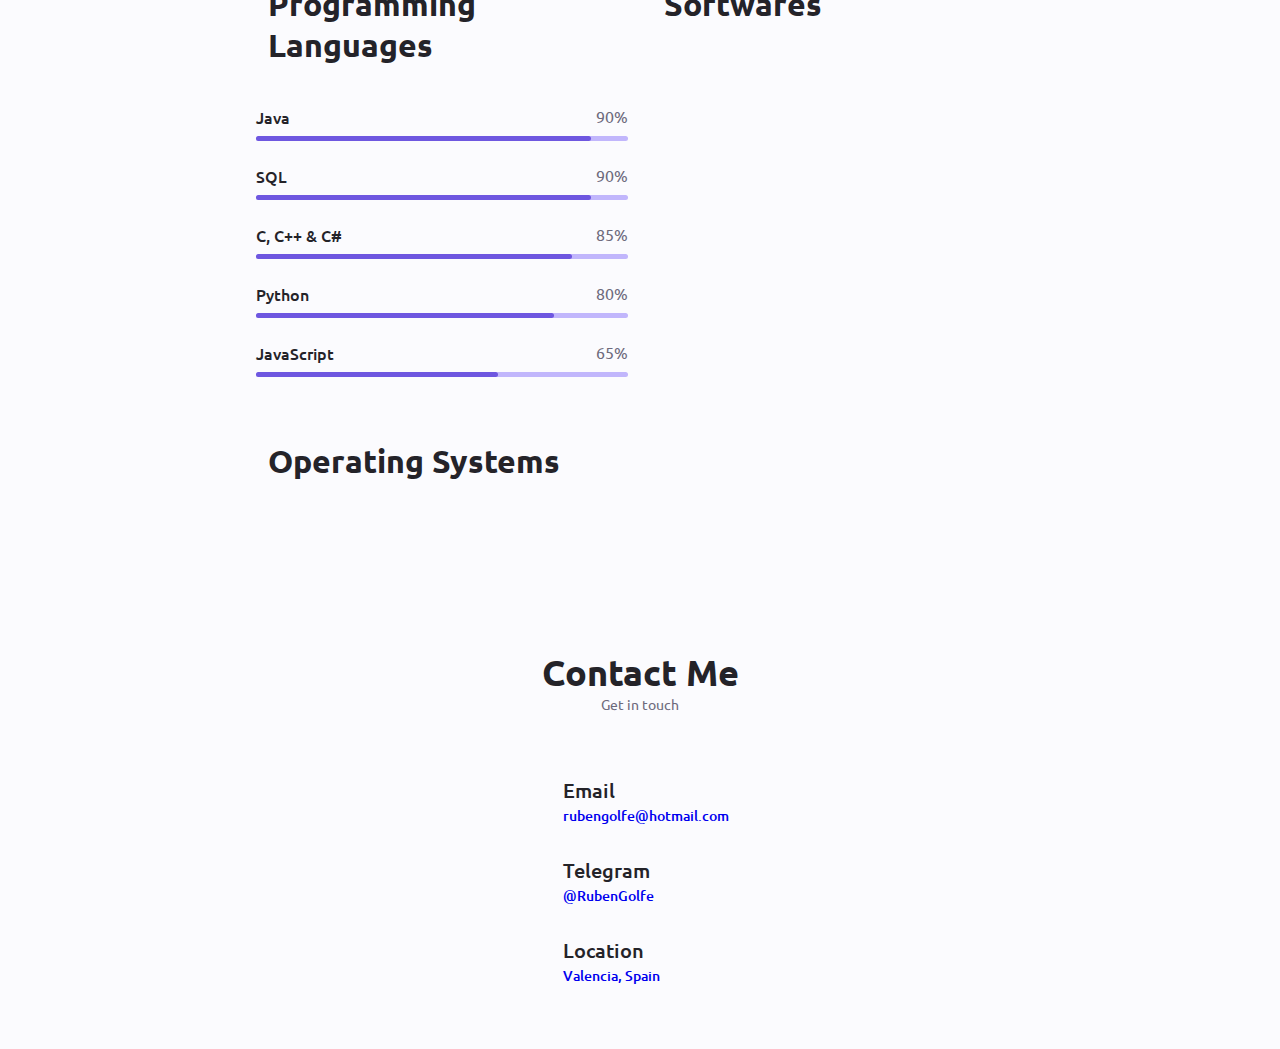
==== commit 57783328: "d" ====
--- a/index.html
+++ b/index.html
@@ -1,13 +1,12 @@
 <!DOCTYPE html>
     <html lang="en">
     <head>
+        <link rel="icon" href="assets/img/R.png">
         <!--========================= CSS ==========================-->
         <link rel="stylesheet" href="assets/css/styles.css">
         
         <!--========================= UNICONS ==========================-->
         <link rel="stylesheet" href="https://unicons.iconscout.com/release/v4.0.0/css/line.css">
-
-
     </head>
     <body>
         <!--========================= HEADER ==========================-->
@@ -67,6 +66,9 @@
                             </a>
                             <a href="https://github.com/RubenGolfe98" target="_blank" class="home__social-icon">
                                 <i class="uil uil-github github__icon"></i>
+                            </a>
+                            <a href="https://www.worldcubeassociation.org/persons/2015GOLF01" target="_blank" class="home__social-icon">
+                                <i class="uil uil-cube cube__icon"></i>
                             </a>
                         </div>
 
@@ -173,16 +175,6 @@
 
                                 <div class="skills__data">
                                     <div class="skills__titles">
-                                        <h3 class="skills__name">HTML</h3>
-                                        <span class="skills__number">80%</span>
-                                    </div>
-                                    <div class="skills__bar">
-                                        <span class="skills__percentage skills__html"></span>
-                                    </div>
-                                </div>
-
-                                <div class="skills__data">
-                                    <div class="skills__titles">
                                         <h3 class="skills__name">C, C++ & C#</h3>
                                         <span class="skills__number">85%</span>
                                     </div>
@@ -208,16 +200,6 @@
                                     </div>
                                     <div class="skills__bar">
                                         <span class="skills__percentage skills__js"></span>
-                                    </div>
-                                </div>
-
-                                <div class="skills__data">
-                                    <div class="skills__titles">
-                                        <h3 class="skills__name">CSS</h3>
-                                        <span class="skills__number">65%</span>
-                                    </div>
-                                    <div class="skills__bar">
-                                        <span class="skills__percentage skills__css"></span>
                                     </div>
                                 </div>
                             </div>
@@ -336,7 +318,7 @@
                 <div class="contact__container container grid">
                     <div class="contact__information">
                         <i class="uil uil-envelope-edit contact__icon"></i>
-                        
+
                         <div>
                             <h3 class="contact__title">Email</h3>
                             <span class="contact__subtitle">
--- a/assets/css/styles.css
+++ b/assets/css/styles.css
@@ -279,6 +279,10 @@
     font-size: 3.5rem;
 }
 
+.cube__icon{
+    font-size: 3.5rem;
+}
+
 .home__social-icon:hover{
     color: var(--first-color-alt);
 }
@@ -435,9 +439,6 @@
 .skills__sql{
     width: 90%;
 }
-.skills__html{
-    width: 80%;
-}
 .skills__c{
     width: 85%;
 }
@@ -445,9 +446,6 @@
     width: 80%;
 }
 .skills__js{
-    width: 65%;
-}
-.skills__css{
     width: 65%;
 }
 /*----------------*/
